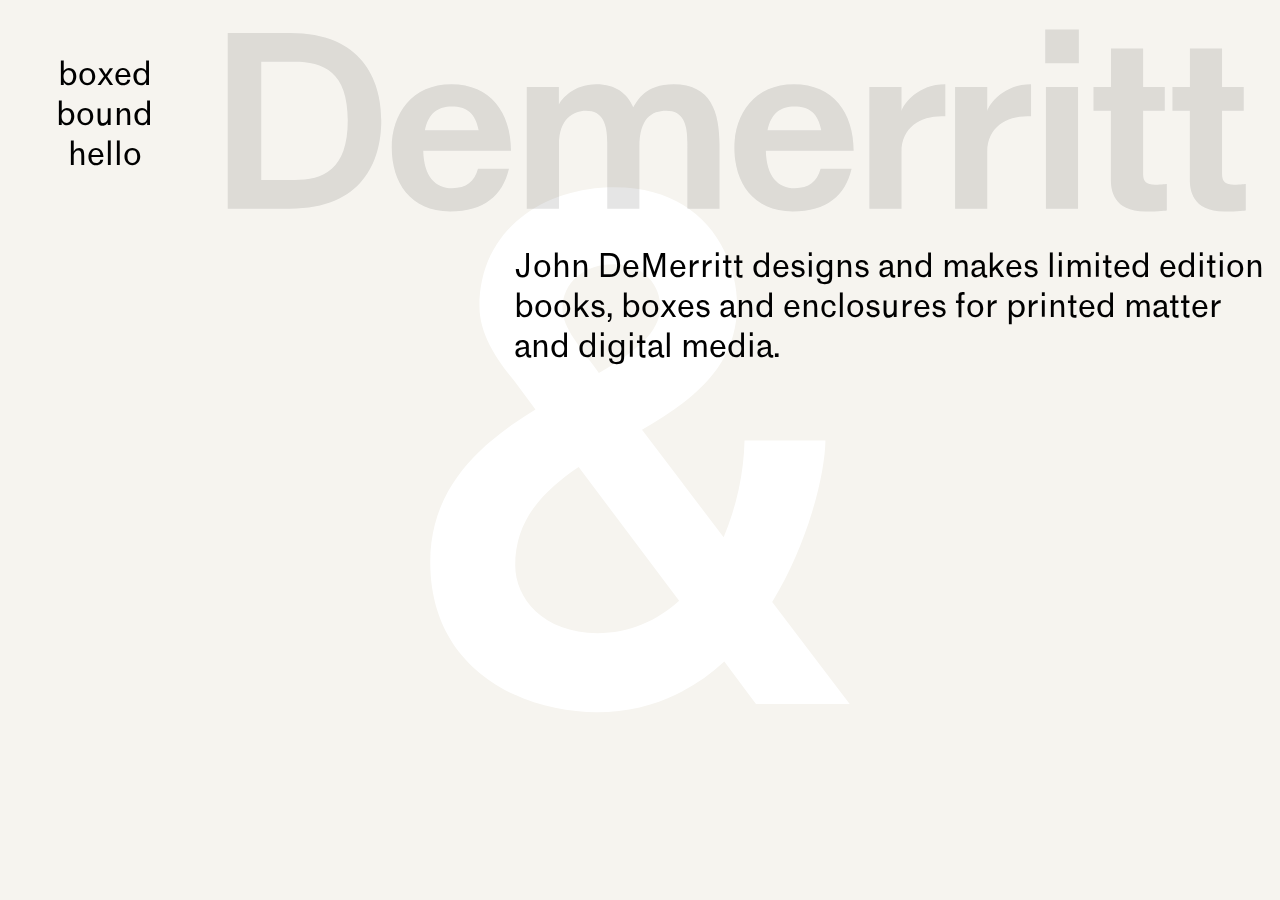
==== index.html @ 9ef668e9 "1.5 - Sprint 1" ====
<!DOCTYPE HTML>
<html lang="en">
<head>
    <meta charset="utf-8">
    <meta http-equiv="X-UA-Compatible" content="IE=edge">
    <title>John Demerritt Books | Home</title>

    <meta name="viewport" content="width=device-width, inital-scale=1.0"/>
                 
<!--Load Our Custom Stylesheet-->
    <link rel="stylesheet" href="styles.css"/>
    
<!--Load Minified jQuery Library-->                                            
 <script src="https://code.jquery.com/jquery-3.5.1.min.js" integrity="sha256-9/aliU8dGd2tb6OSsuzixeV4y/faTqgFtohetphbbj0=" crossorigin="anonymous"></script>

 <!-- Load our Custom jQuery Script-->
<script rel="script" language="JavaScript" type="application/javascript" src="scriptHome.js"></script>
    
</head>
<body>
    <!--We are using Semantics in this HTML build to improve accessability and SEO scores from Google Lighthouse--> 
    <section id="template">
        <p class="about">John DeMerritt designs and makes limited edition books, boxes and enclosures for printed matter and digital media.</p>
    </section>
    <nav>
        <ul id="navLinks">
        <!-- Include the target data and rel="noopener" for increased security-->
            <li class="nav"><a href="boxed.html" rel="noopener" alt="See boxes and custom enclosures.">boxed</a></li>
            <li class="nav"><a href="bound.html" rel="noopener" alt="See artist books and binding.">bound</a></li>
            <li class="nav"><a href="emailto:johndemerritt@sbcglobal.net " rel="noopener" alt="Sent John an email.">hello</a></li>
        <!-- <li><a href="#clients" rel="noopener" alt="See who John has worked with.">clients</a></li>-->
        </ul>
    </nav>
    <section id="backgroundElements">
        <!-- This section will load the amersand.svg and JD.svg files into the background. We will apply an animation on Load and select random colors for them.-->
      <div id="mobileHeader" role="heading" aria-level="1" aria-label="John Demerrit Home">
          <a href="index.html" aria-label="Navigate back to home">
              <img class="svg" src="images/johnDemerritt_last_outline.svg" alt="Color Changing John Demerrit Logo"/>
          <!--SVG Data goes here-->
          </a>
          </div>
          <!-- &AMP.svg goes here--> 
  </section>
  <img class="amp" src="images/amp.svg" alt="and"/>
</body>
</html>
---- styles.css ----
@font-face {
    font-family: Standard-Book;
    src: url("fonts/standard-book.otf");
}
@font-face {
    font-family: Standard-Book-Italic;
    src: url("fonts/standard-bold.otf");
}

/* Animation */ 


@keyframes contentFadeIn{
    from { opacity: 0;}
    to { opacity: 100%;}
}

@keyframes opacityChange { 
    from{ opacity: 1; }
    to { opacity: 0.1;}
}

@keyframes backgroundColorChange{
    from{ background-color: #15207E;}
    to {  background-color: #f6f4ef ;}
}

body {
    font-family: Standard-Book, Arial, Helvetica, sans-serif;
    background-color: #f6f4ef;
    text-rendering: optimizeLegibility;
    animation-timing-function: ease-in-out;
    -webkit-font-smoothing: antialiased;
    font-kerning: normal;
    box-sizing: border-box;
    animation-duration: 2s;
    animation-timing-function: ease-in;
}

nav{
    position: fixed;
    z-index: 100;
    top: 160px;
    left: 30%;
    transform: translateX(-30%);
}

.nav{
    font-size: 1.25rem;
    line-height: 1.5rem;
}
/* Page Elements */

#template {
    float: none;
    width: 100%;
    animation: contentFadeIn;
    animation-timing-function: ease-in;
    animation-duration: 2s;
    animation-delay: 2s;
    animation-fill-mode: backwards;
    margin-top: 240px;
}

#clientList{
    display: none;
}
#backgroundElements{
    width: 100%;
    top: 0;
    left: 0;
    z-index: -1;
}

#mobileHeader{
    width: 100%;
}

.projectTemplate{
    width: 90%;
    padding: 0 5%;
    margin-bottom: 100px;
}

.projectImage{
    width: 100%;
    margin-bottom: 40px;
}

.projectText{
    margin-bottom: 24px;
}

.client {
    font-size: 1.5rem;
    line-height: 2rem;
    width: 40%;
    padding: 8px 0;
    margin: 0 2.5%;
    float: left;
    text-align: left;
}

.about { 
    font-size: 2rem;
    line-height: 2.5rem;
    margin-bottom: 40px;
    color: #000;
}
/*Typopgraphy*/

h1 {
    font-family: Standard-Bold, Arial, Helvetica, sans-serif;
    font-size: 2rem;
    line-height: 1.5;
    padding: 16px;
    margin: 8px;
}

h2 {
    font-family: Standard-Bold, Arial, Helvetica, sans-serif;
    font-size: 1.5rem;
    line-height: 1.5;
    margin: 0;
    margin-block-start: 0;
    margin-block-end: 0;
}

h3, p {
    font-family: Standard-Book, Arial, Helvetica, sans-serif;
    color: #000;
    font-size: 1rem;
    line-height: 1.5;
    margin-block-start: 0;
    margin-block-end: 0;
}

a {
    text-decoration: underline;
    color: #000;
}

li{
    list-style: none;
    text-align: center;
    float: left;
    margin: 0 8px;
}

/*IMG*/ 

.svg{
  position: fixed;
  opacity: 0.1;
  width: 90%;
  left: 20px;
  top: 20px;
}

.amp {
z-index: -2;
position: fixed;
left: 50%;
top: 50%;
transform: translate(-50%, -50%);
}
/*Tablet*/ 

/*Desktop*/ 
@media only screen and (min-width: 1080px) {

    #container{
        margin-top: 120px;
    }

    #backgroundElements{
        z-index: -1;
    }

    #template{
        float: right;
        width: 60%;
    }
    a {
        text-decoration: none;
        font-size: 2rem;
    }
    .svg{ 
        width:80%;
        transform: translateX(20%);
    }
    nav{
        top: 40px;
        left: auto;
        width: 20%;
        transform: translateX(-20%);
        text-align: left;
    }
    .amp {
        width: 33%;
    }

    .nav{
        font-size: 2rem;
        line-height: 2.5rem;
    }

    li {
        float: none;
    }

    .client{
        font-size: 2rem;
        line-height: 2.5rem;
    }
  }
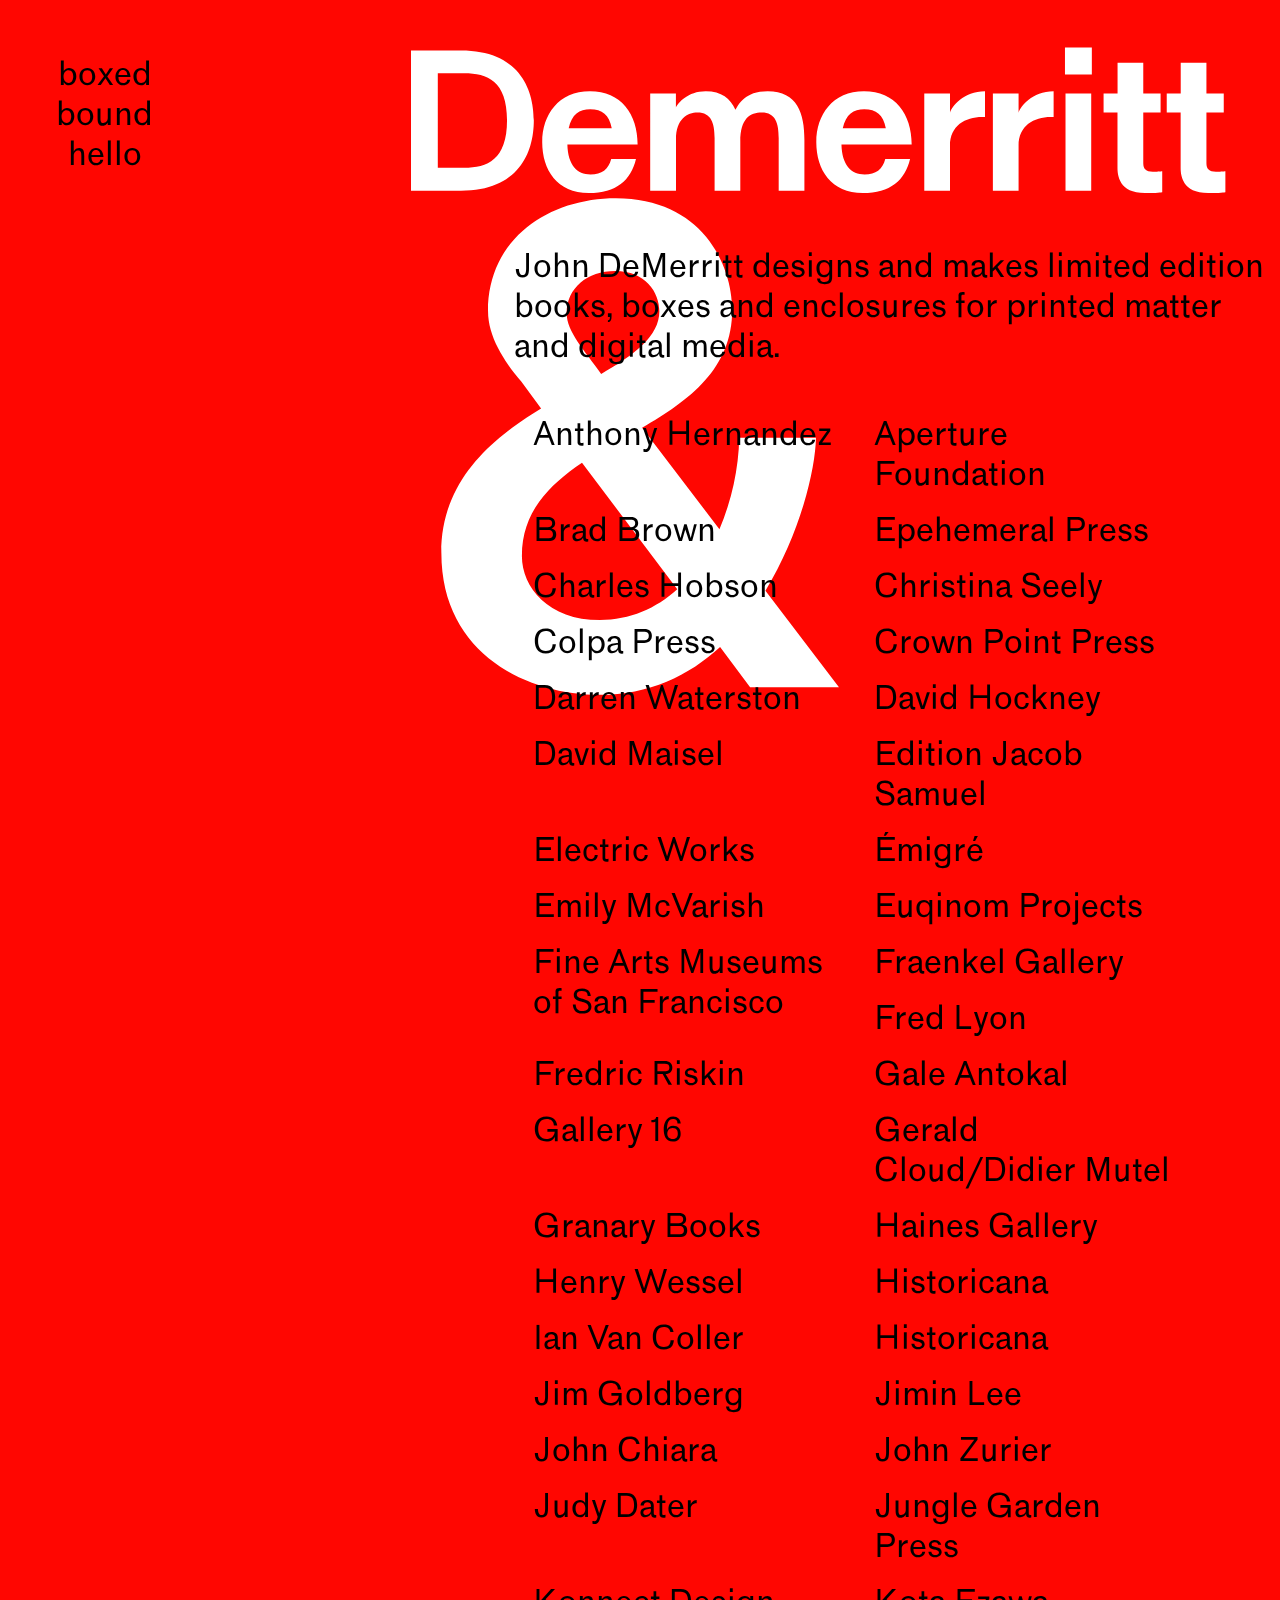
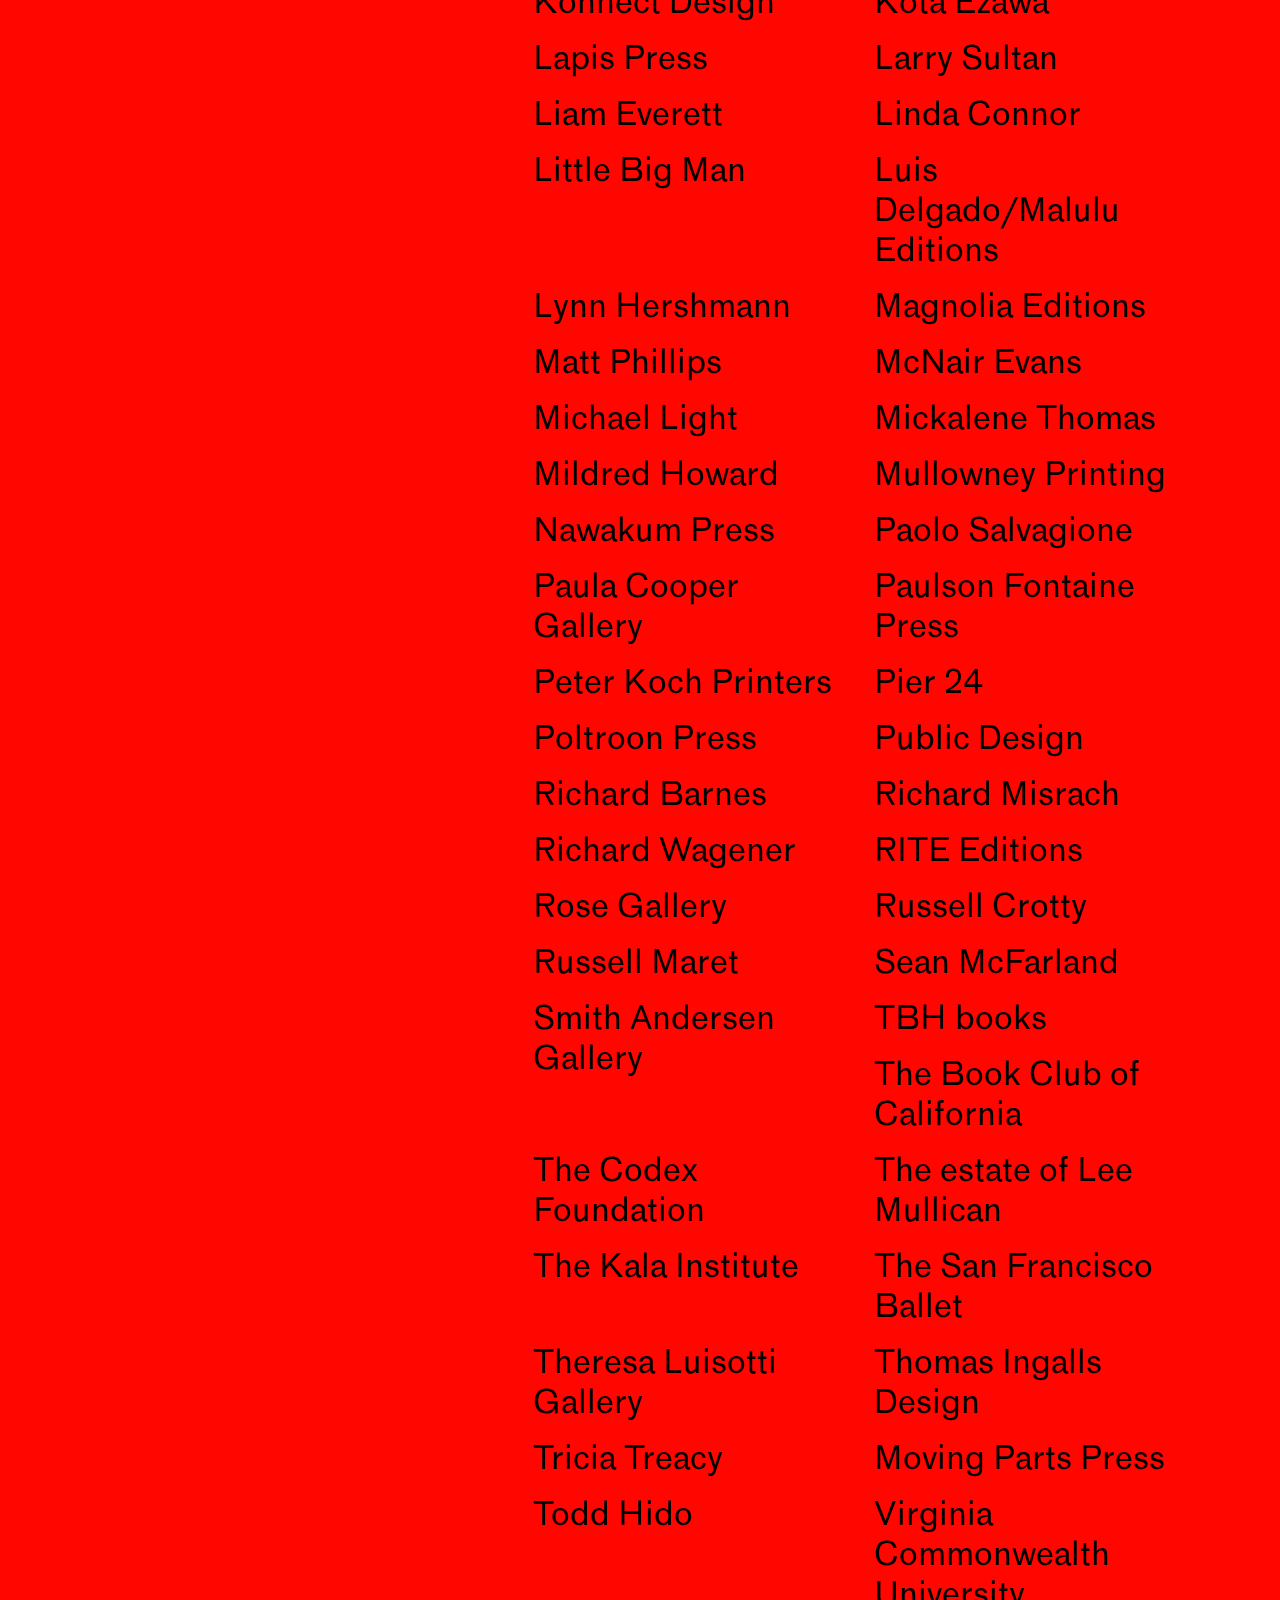
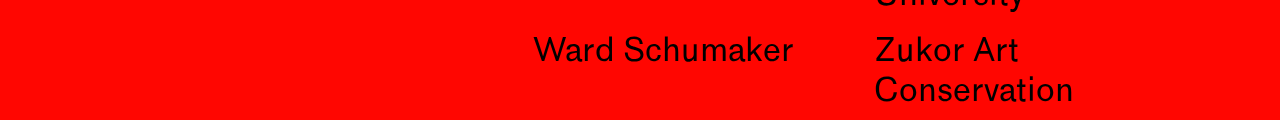
==== commit 6586cf1d: "1.5 Sprint 2" ====
--- a/index.html
+++ b/index.html
@@ -5,7 +5,7 @@
     <meta http-equiv="X-UA-Compatible" content="IE=edge">
     <title>John Demerritt Books | Home</title>
 
-    <meta name="viewport" content="width=device-width, inital-scale=1.0"/>
+    <meta name="viewport" content="width=device-width"/>
                  
 <!--Load Our Custom Stylesheet-->
     <link rel="stylesheet" href="styles.css"/>
@@ -31,16 +31,59 @@
         <!-- <li><a href="#clients" rel="noopener" alt="See who John has worked with.">clients</a></li>-->
         </ul>
     </nav>
-    <section id="backgroundElements">
-        <!-- This section will load the amersand.svg and JD.svg files into the background. We will apply an animation on Load and select random colors for them.-->
-      <div id="mobileHeader" role="heading" aria-level="1" aria-label="John Demerrit Home">
+      <section id="header" role="heading=" aria-level="1" aria-label="John Demerrit Home">
           <a href="index.html" aria-label="Navigate back to home">
-              <img class="svg" src="images/johnDemerritt_last_outline.svg" alt="Color Changing John Demerrit Logo"/>
+            <svg id="header" version="1.1" id="Layer_1" xmlns="http://www.w3.org/2000/svg" xmlns:xlink="http://www.w3.org/1999/xlink" x="0px" y="0px"
+	 viewBox="0 0 1054.4 206.8" xml:space="preserve">
+<style type="text/css">
+	.st0{enable-background:new    ;}
+</style>
+<g class="st0">
+	<path d="M3,13.4h64.3c73.4,0,93.8,47.5,93.8,90c0,42.5-19.9,90.7-93.8,90.7H3V13.4z M37.5,42.9v121.7h34.1c29.5,0,55-10.3,55-61.2
+		c0-50.6-25.4-60.5-55-60.5H37.5z"/>
+</g>
+<g class="st0">
+	<path d="M204.3,134.4C205,161,216.8,173,234.1,173c14.6,0,23-6.5,26.6-19.9h31.9c-6.5,27.4-25.4,43.9-60.7,43.9
+		c-41,0-60-30.2-60-65.5c0-35.3,21.1-65.5,61.4-65.5s61.4,29.5,61.4,68.4H204.3z M206,113.5h55.4C258.1,96,249.2,89,233.6,89
+		C219.9,89,209.8,95.5,206,113.5z"/>
+</g>
+<g class="st0">
+	<path d="M344,194.1h-33.1V68.9H344v18c2.9-5.8,15.1-20.9,38.4-20.9c20.4,0,31.9,9.4,38.2,23.8c4.3-7,12.2-23.8,41.5-23.8
+		c38.6,0,47.3,28.8,47.3,62.4v65.8h-33.1v-67.9c0-19.2-4.1-32.9-21.8-32.9c-14.9,0-27.6,7.7-27.6,37.4v63.4h-33.1v-67.9
+		c0-19.2-4.3-32.9-22.1-32.9c-12.7,0-27.6,8.2-27.6,34.6V194.1z"/>
+</g>
+<g class="st0">
+	<path d="M557.1,134.4c0.7,26.6,12.5,38.6,29.8,38.6c14.6,0,23-6.5,26.6-19.9h31.9C639,180.5,620,197,584.7,197
+		c-41,0-60-30.2-60-65.5c0-35.3,21.1-65.5,61.4-65.5c40.3,0,61.4,29.5,61.4,68.4H557.1z M558.8,113.5h55.4C610.9,96,602,89,586.4,89
+		C572.7,89,562.7,95.5,558.8,113.5z"/>
+</g>
+<g class="st0">
+	<path d="M696.8,194.1h-33.1V68.9h33.1v24.7C699,85.7,714.1,66,741.9,66v33.1c-23-1.4-45.1,9.6-45.1,36.7V194.1z"/>
+</g>
+<g class="st0">
+	<path d="M785.1,194.1H752V68.9h33.1v24.7c2.2-7.9,17.3-27.6,45.1-27.6v33.1c-23-1.4-45.1,9.6-45.1,36.7V194.1z"/>
+</g>
+<g class="st0">
+	<path d="M844.8,9.8h34.6v34.6h-34.6V9.8z M845.5,68.9h33.1v125.3h-33.1V68.9z"/>
+</g>
+<g class="st0">
+	<path d="M912.5,93.3h-18V68.9h18V29.3h33.1v39.6h22.3v24.5h-22.3v65.3c0,7.4,3.4,10.8,12.2,10.8c7.4,0,12.2-0.7,12.2-0.7v27.1
+		c0,0-7.9,1.2-22.1,1.2c-33.6,0-35.5-23-35.5-32.9V93.3z"/>
+</g>
+<g class="st0">
+	<path d="M993.8,93.3h-18V68.9h18V29.3h33.1v39.6h22.3v24.5h-22.3v65.3c0,7.4,3.4,10.8,12.2,10.8c7.4,0,12.2-0.7,12.2-0.7v27.1
+		c0,0-7.9,1.2-22.1,1.2c-33.6,0-35.5-23-35.5-32.9V93.3z"/>
+</g>
+              </svg>
           <!--SVG Data goes here-->
           </a>
           </div>
-          <!-- &AMP.svg goes here--> 
   </section>
-  <img class="amp" src="images/amp.svg" alt="and"/>
+  <sectiom class="amp">
+    <svg viewBox="0 0 219 273" xmlns="http://www.w3.org/2000/svg">
+        <path class="st0" d="M169.8 268H218.45L178.2 215.15C197.1 184.35 205.5 149.35 205.85 131.5H163.85C163.5 148.3 159.65 166.15 153 181.55L110.65 125.9C136.55 110.85 160 93.7 160 61.15C160 36.3 143.2 0.25 96.3 0.25C59.9 0.25 26.3 21.95 26.3 62.2C26.3 75.85 34.7 89.15 44.5 100.7L55.35 115.4C27.35 132.55 0.75 155.3 0.75 194.5C0.75 250.85 49.4 272.2 87.2 272.2C114.5 272.2 136.2 261.7 153.35 245.95L169.8 268ZM69.35 63.25C69.35 49.6 80.55 40.15 95.95 40.15C112.4 40.15 120.1 51.7 120.1 62.2C120.1 75.85 106.45 86 88.25 96.5C79.15 83.55 69.35 73.4 69.35 63.25ZM87.55 231.25C59.2 231.25 44.85 213.05 44.85 196.25C44.85 172.45 59.2 157.75 77.75 145.15L129.9 214.45C118.35 224.95 104 231.25 87.55 231.25Z" fill="white"/>
+    </svg>
+</section>
+  
 </body>
 </html>--- a/styles.css
+++ b/styles.css
@@ -9,6 +9,20 @@
 
 /* Animation */ 
 
+@-webkit-keyframes contentFadeIn{
+    from { opacity: 0;}
+    to { opacity: 100%;}
+}
+
+@-webkit-keyframes opacityChange { 
+    from{ opacity: 1; }
+    to { opacity: 0.1;}
+}
+
+@-webkit-keyframes backgroundColorChange{
+    from{ background-color: #15207E;}
+    to {  background-color: #f6f4ef ;}
+}
 
 @keyframes contentFadeIn{
     from { opacity: 0;}
@@ -65,12 +79,6 @@
 #clientList{
     display: none;
 }
-#backgroundElements{
-    width: 100%;
-    top: 0;
-    left: 0;
-    z-index: -1;
-}
 
 #mobileHeader{
     width: 100%;
@@ -149,12 +157,25 @@
 
 /*IMG*/ 
 
+#header{
+    position: fixed;
+    width: 90%;
+    left: 20px;
+    top: 20px;
+    z-index: -1;
+  }
+
 .svg{
   position: fixed;
   opacity: 0.1;
   width: 90%;
   left: 20px;
   top: 20px;
+  z-index: -1;
+}
+
+.st0{
+   fill: #fff;
 }
 
 .amp {
@@ -185,8 +206,13 @@
         text-decoration: none;
         font-size: 2rem;
     }
+
+    #header{
+        width:80%;
+        transform: translateX(20%);
+    }
     .svg{ 
-        width:80%;
+        width:90%;
         transform: translateX(20%);
     }
     nav{
@@ -197,7 +223,7 @@
         text-align: left;
     }
     .amp {
-        width: 33%;
+        width: 400px;
     }
 
     .nav{
